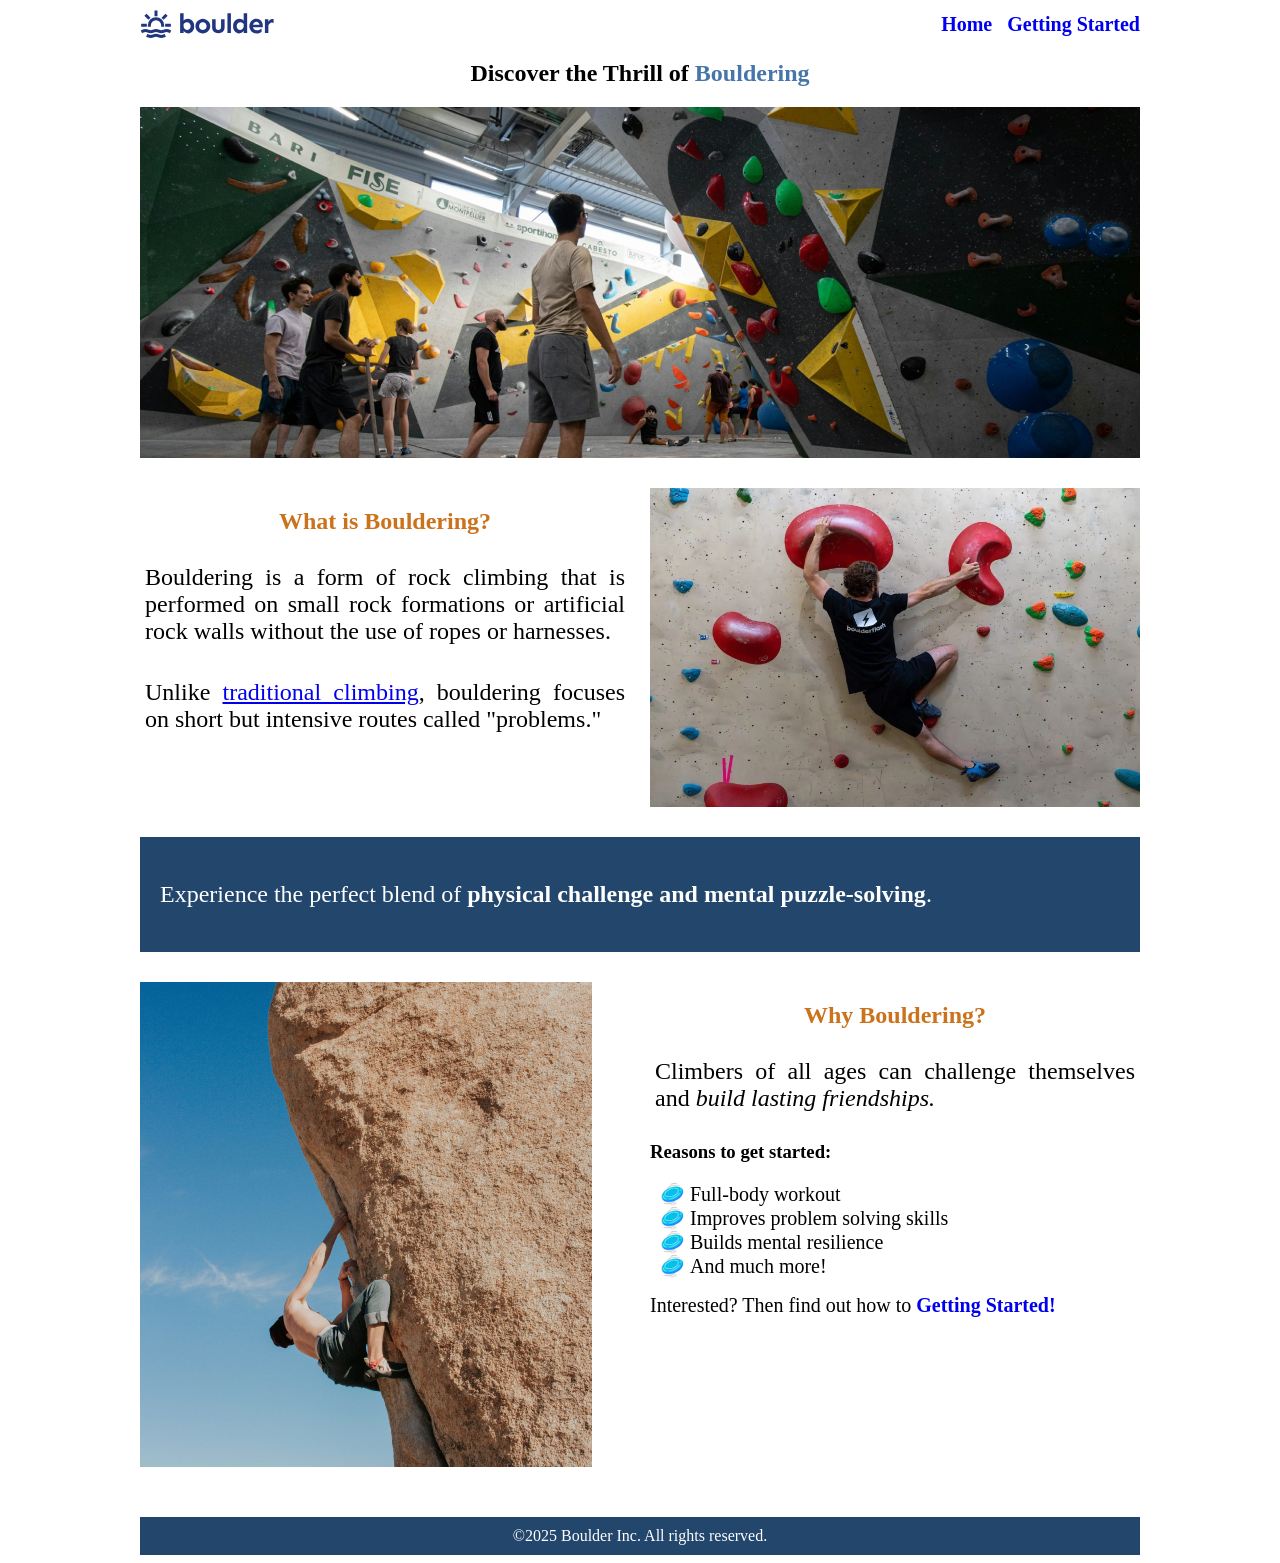
==== index.html @ 6824014e "This is my Initial commit" ====
<!DOCTYPE html>
<html lang="en">
<head>
    <meta charset="UTF-8">
    <title>My first website</title>
    <link href="css/style.css" rel="stylesheet">
</head>

<body>
<div class="wrapper">

    <header>
        <img src="img/logo.svg" alt="Logo">

        <nav class="primary-navigation" aria-label="primary-navigation">
            <ul>
                <li><a href="index.html">Home</a></li>
                <li><a href="getting-started.html">Getting Started</a></li>
            </ul>
        </nav>
    </header>

    <main>

        <section>
            <h1>Discover the Thrill of <span>Bouldering</span></h1>
            <img src="img/bouldering-gym.jpg" alt="Indoor bouldering gym">
        </section>

        <section class="wrapper">
            <div class="two-column-layout">

                <div>
                    <h2>What is Bouldering?</h2>

                    <p>
                        Bouldering is a form of rock climbing that is performed
                        on small rock formations or artificial rock walls
                        without the use of ropes or harnesses.
                    </p>

                    <p>
                        Unlike 
                        <a href="https://en.wikipedia.org/wiki/Bouldering">
                        traditional climbing</a>, bouldering focuses on
                        short but intensive routes called "problems."
                    </p>
                </div>

                <img src="img/whatisbouldering.jpg" alt="What is bouldering">

            </div>

            <div class="teal-bg">
                <p>
                    Experience the perfect blend of <strong>physical challenge 
                    and mental puzzle-solving</strong>.
                </p>
            </div>
        </section>

        <section>
            <div class="two-column-layout">

                <img src="img/why-bouldering.jpg" alt="Why bouldering">

                <div>
                    <h2>Why Bouldering?</h2>

                    <p>
                        Climbers of all ages can challenge themselves and 
                        <em>build lasting friendships.</em>
                    </p>

                    <h3>Reasons to get started:</h3>

                    <ul class="reasons">
                        <li>Full-body workout</li>
                        <li>Improves problem solving skills</li>
                        <li>Builds mental resilience</li>
                        <li>And much more!</li>
                    </ul>
        <nav class="primary-navigation" aria-label="primary-navigation">
            <ul>
                <li>Interested? Then find out how to <a href="getting-started.html">Getting Started!</a></li>
            </ul>
        </nav>
                </div>

            </div>
        </section>

        <footer>
            ©2025 Boulder Inc. All rights reserved.
        </footer>

    </main>

</div>
</body>
</html>
---- css/style.css ----
/* Headings */
h1 {
    color: black;
    text-align: center;
}

h2 {
    color: #cb721c;
    text-align: center;
}

/* Heading 3 text centering */
.center-title {
text-align: center;
}

/* Paragraph */
p {
    padding: 5px;
    text-align: justify;
    font-size: 1.5rem;
    text-align: justify;
}

/* Wrapper */
.wrapper {
    max-width: 1000px;
    margin: 0 auto;
}

/* Header */
header {
    display: flex;
    justify-content: space-between;
    align-items: center;
    gap: 20px;
}

/* Navbar */

.primary-navigation ul {
    display: flex;
    list-style: none;
    margin: 0;
    padding: 0;
    gap: 15px;
}

.primary-navigation a {
    text-decoration: none;
    font-weight: bold;
}

/* Layout */
.two-column-layout {
    display: grid;
    grid-template-columns: 1fr 1fr;
    gap: 20px;
    padding: 30px 0;
    max-width: 1000px;
}

/* Images */
img {
    max-width: 100%;
    display: block;
}

/* Special section */
.teal-bg {
    background-color: #22466c;
    color: white;
    padding: 15px;
}

/* Footer */
footer {
    background-color: #22466c;
    color: white;
    text-align: center;
    padding: 10px;
    margin-top: 20px;
}

/* Lists */
ul {
    list-style: circle;
}

/* unordered list item */
ul li{
    font-size: 20px;
}

/* ordered list item */
ol li{
    font-size: 20px;
}

/*emoji */
.reasons li::marker {
    content: "🥏 ";
}
.climber-bg{
    background-image: url('../img/simple-steps.jpg');
    color: aliceblue;
    padding-inline: 20px;
}
span{
    color: #4676a9;
}
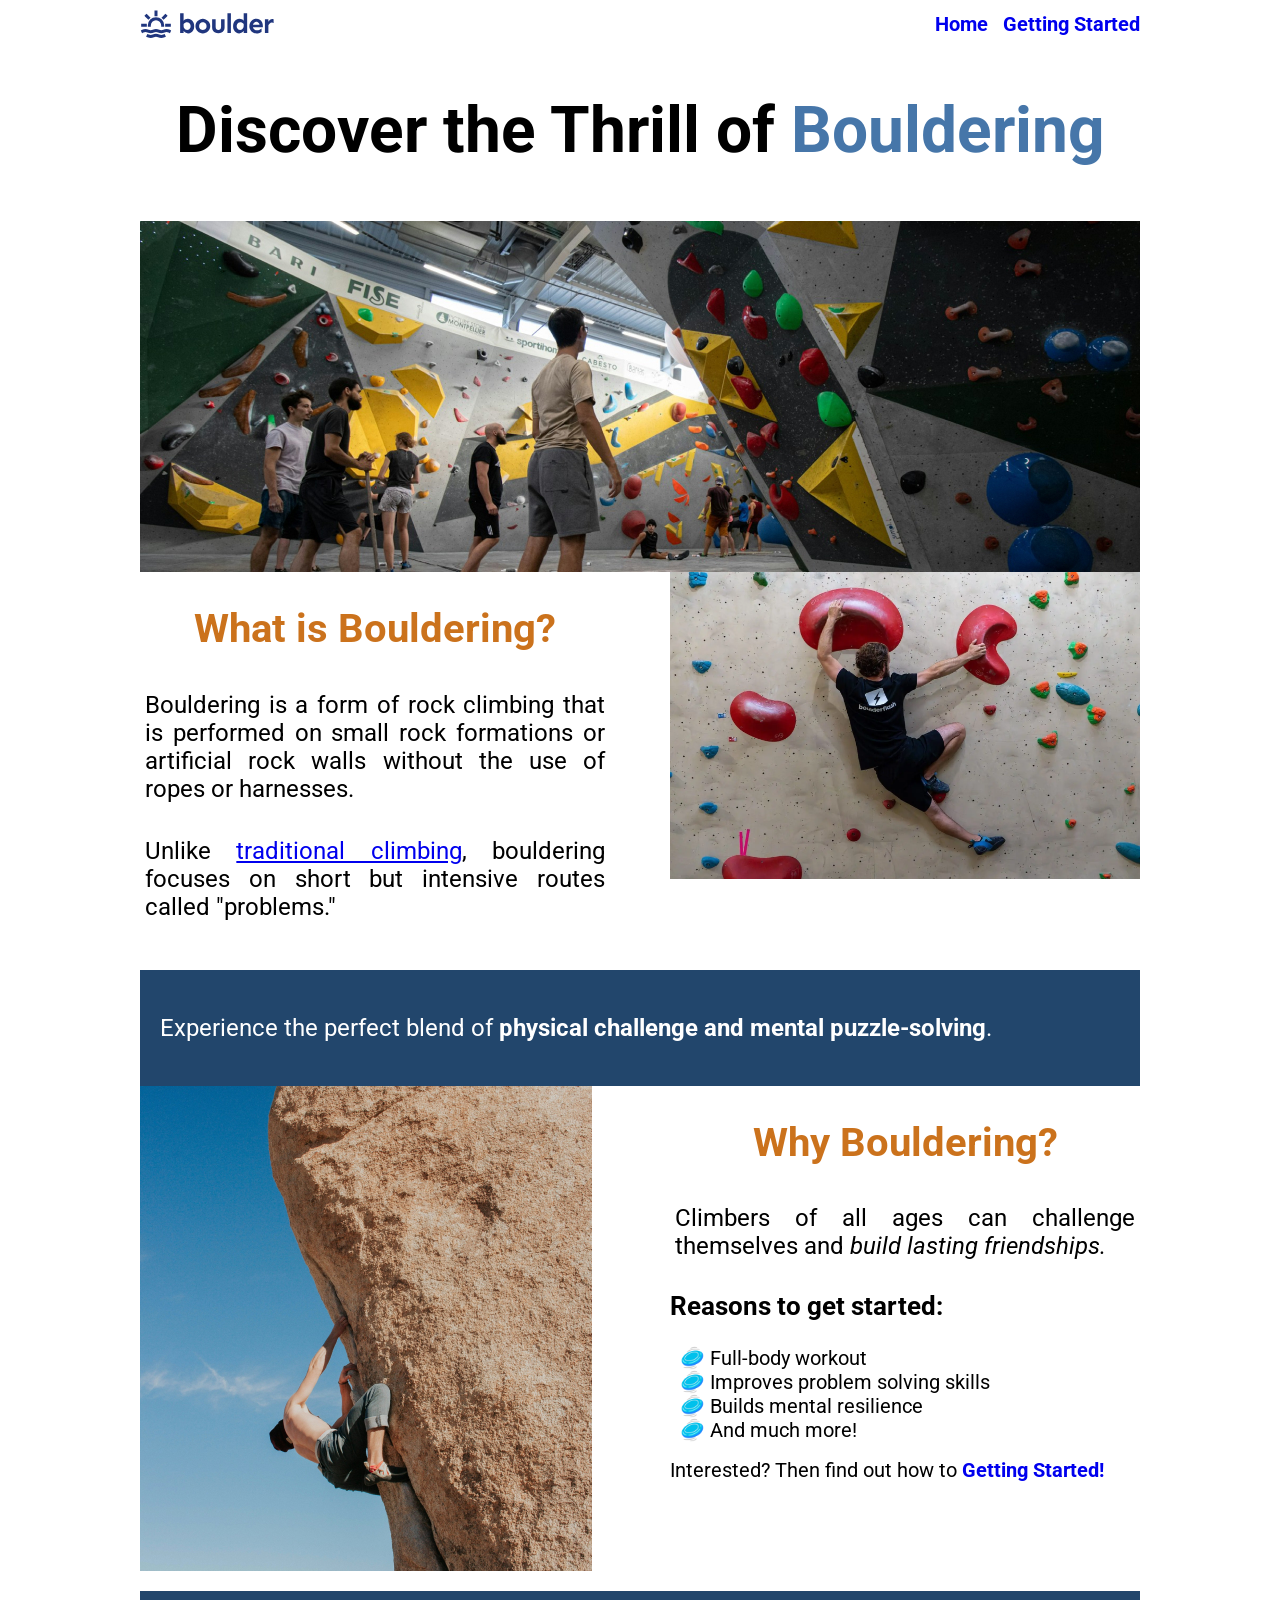
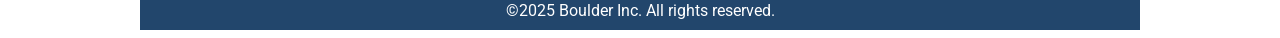
==== commit 08a69961: "Responsiveness modified" ====
--- a/index.html
+++ b/index.html
@@ -4,6 +4,9 @@
     <meta charset="UTF-8">
     <title>My first website</title>
     <link href="css/style.css" rel="stylesheet">
+    <link rel="preconnect" href="https://fonts.googleapis.com">
+<link rel="preconnect" href="https://fonts.gstatic.com" crossorigin>
+<link href="https://fonts.googleapis.com/css2?family=Roboto:ital,wght@0,100..900;1,100..900&display=swap" rel="stylesheet">
 </head>
 
 <body>
--- a/css/style.css
+++ b/css/style.css
@@ -1,27 +1,91 @@
-/* Headings */
+*{
+     font-family: "Roboto", sans-serif;
+}
+@media(min-width: 992px){
 h1 {
     color: black;
+   
     text-align: center;
+    font-size: 4rem;
 }
-
 h2 {
     color: #cb721c;
     text-align: center;
+    font-size: 2.5rem;
 }
-
-/* Heading 3 text centering */
-.center-title {
-text-align: center;
+h3 {
+text-align: left;
+font-size: 1.6rem;
 }
-
-/* Paragraph */
 p {
     padding: 5px;
     text-align: justify;
     font-size: 1.5rem;
     text-align: justify;
 }
-
+.two-column-layout {
+    display: grid;
+    gap: 60px;
+    margin-bottom: 20px;
+    grid-template-columns: 1fr 1fr;
+    }
+    }
+@media (min-width: 992px){
+    h1 {
+    color: black;
+    text-align: center;
+    font-size: 4rem;
+}
+h2 {
+    color: #cb721c;
+    text-align: center;
+    font-size: 2.5rem;
+}
+h3 {
+text-align: left;
+font-size: 1.6rem;
+}
+p {
+    padding: 5px;
+    text-align: justify;
+    font-size: 1.5rem;
+    text-align: justify;
+}
+.two-column-layout {
+    display: grid;
+    gap: 60px;
+    margin-bottom: 20px;
+    grid-template-columns: 1fr 1fr;
+    }
+}
+/* @media (max-width: 600px){
+h1 {
+    color: black;
+    text-align: center;
+    font-size: 4rem;
+}
+h2 {
+    color: #cb721c;
+    text-align: center;
+    font-size: 2.5rem;
+}
+h3 {
+text-align: left;
+font-size: 1.6rem;
+}
+p {
+    padding: 5px;
+    text-align: justify;
+    font-size: 1.5rem;
+    text-align: justify;
+}
+.two-column-layout {
+    display: grid;
+    gap: 60px;
+    margin-bottom: 20px;
+    grid-template-columns: 1fr 1fr;
+    }
+} */
 /* Wrapper */
 .wrapper {
     max-width: 1000px;
@@ -50,16 +114,6 @@
     text-decoration: none;
     font-weight: bold;
 }
-
-/* Layout */
-.two-column-layout {
-    display: grid;
-    grid-template-columns: 1fr 1fr;
-    gap: 20px;
-    padding: 30px 0;
-    max-width: 1000px;
-}
-
 /* Images */
 img {
     max-width: 100%;
@@ -95,6 +149,7 @@
 /* ordered list item */
 ol li{
     font-size: 20px;
+    text-align: left;
 }
 
 /*emoji */
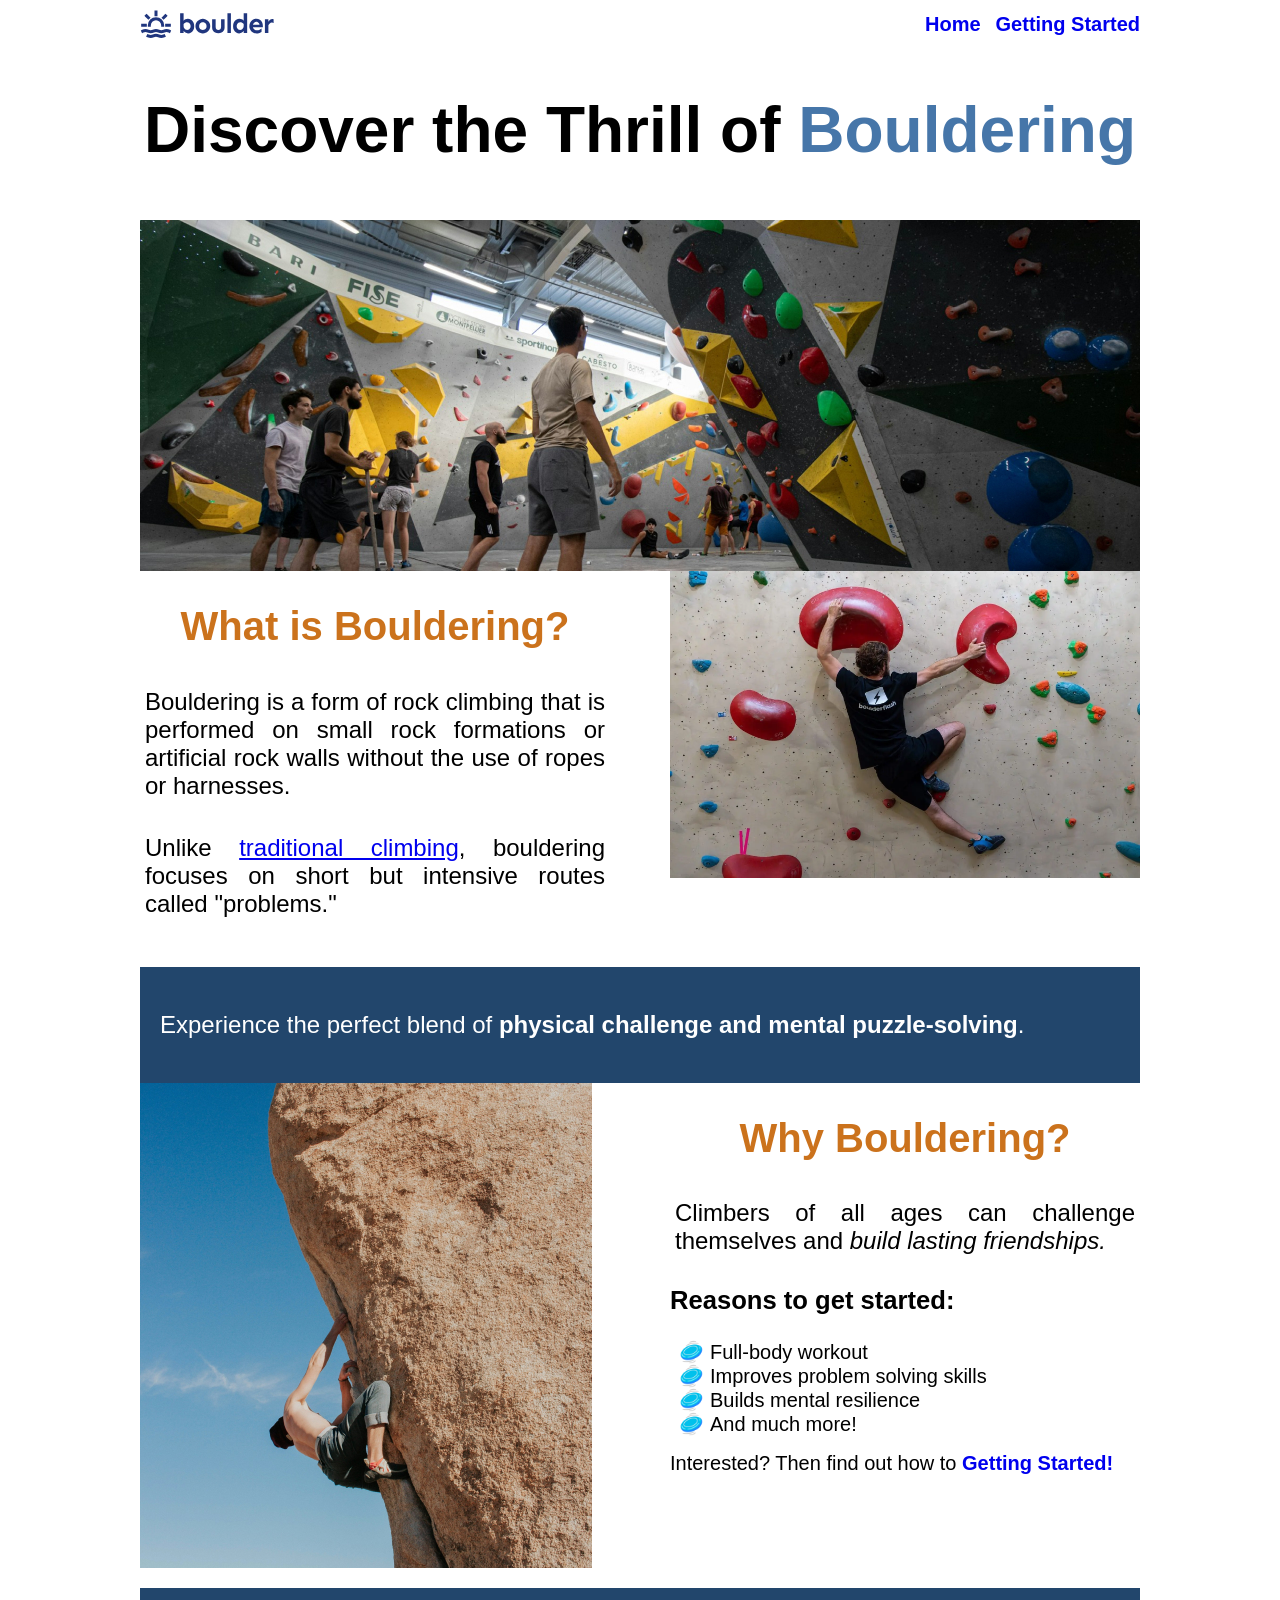
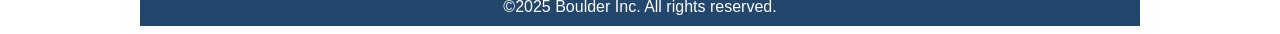
==== commit a9e5e495: "Add Vercel Web Analytics integration Implemented Vercel Web Analytics for the bouldering website.  #" ====
--- a/index.html
+++ b/index.html
@@ -7,6 +7,10 @@
     <link rel="preconnect" href="https://fonts.googleapis.com">
 <link rel="preconnect" href="https://fonts.gstatic.com" crossorigin>
 <link href="https://fonts.googleapis.com/css2?family=Roboto:ital,wght@0,100..900;1,100..900&display=swap" rel="stylesheet">
+    <script>
+        window.va = window.va || function () { (window.vaq = window.vaq || []).push(arguments); };
+    </script>
+    <script defer src="/_vercel/insights/script.js"></script>
 </head>
 
 <body>
--- a/css/style.css
+++ b/css/style.css
@@ -1,5 +1,5 @@
 *{
-     font-family: "Roboto", sans-serif;
+    font-family: "Kite One", sans-serif;
 }
 @media(min-width: 992px){
 h1 {
@@ -58,7 +58,7 @@
     grid-template-columns: 1fr 1fr;
     }
 }
-/* @media (max-width: 600px){
+@media (max-width: 600px){
 h1 {
     color: black;
     text-align: center;
@@ -85,13 +85,12 @@
     margin-bottom: 20px;
     grid-template-columns: 1fr 1fr;
     }
-} */
+}
 /* Wrapper */
 .wrapper {
     max-width: 1000px;
     margin: 0 auto;
 }
-
 /* Header */
 header {
     display: flex;
@@ -145,13 +144,11 @@
 ul li{
     font-size: 20px;
 }
-
 /* ordered list item */
 ol li{
     font-size: 20px;
     text-align: left;
 }
-
 /*emoji */
 .reasons li::marker {
     content: "🥏 ";
